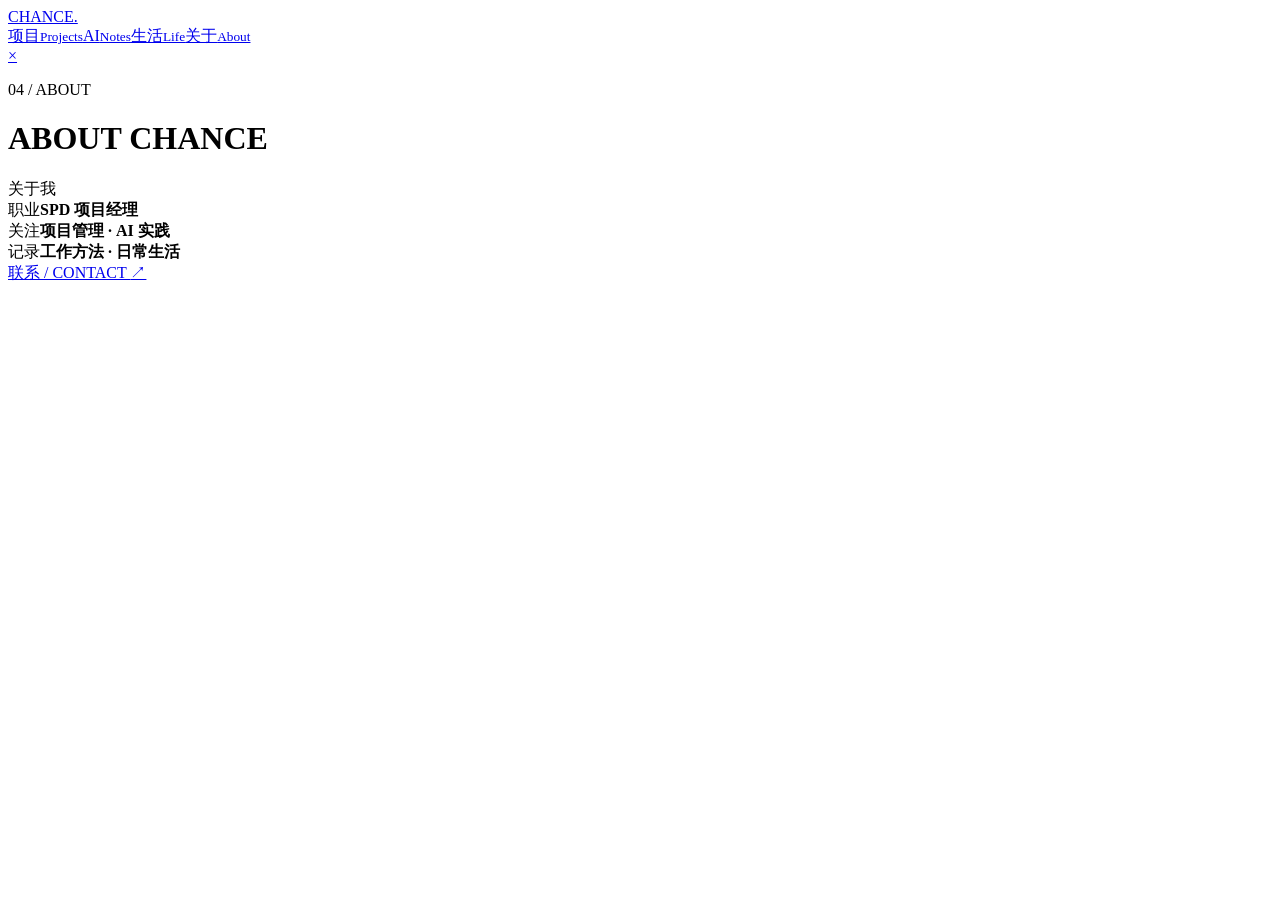
==== about.html @ e5e6e809 "sync ./about.html from test" ====
<!doctype html><html lang="zh-CN"><head><meta charset="UTF-8"><meta name="viewport" content="width=device-width,initial-scale=1"><meta name="description" content="关于 Chance。"><title>Chance · 关于（测试库）</title><link rel="stylesheet" href="./style.css?v=white-5"></head><body data-page="about"><header class="inner-header"><a class="inner-brand" href="./index.html">CHANCE.</a><nav><a href="./articles.html"><span>项目</span><small>Projects</small></a><a href="./topics.html"><span>AI</span><small>Notes</small></a><a href="./notes.html"><span>生活</span><small>Life</small></a><a href="./about.html"><span>关于</span><small>About</small></a></nav><a class="close-link" href="./index.html" aria-label="返回首页">×</a></header><main class="inner-main about-main" id="main"><header class="page-title"><p>04 / ABOUT</p><h1>ABOUT CHANCE</h1><span>关于我</span></header><div class="about-lines"><div><span>职业</span><strong>SPD 项目经理</strong></div><div><span>关注</span><strong>项目管理 · AI 实践</strong></div><div><span>记录</span><strong>工作方法 · 日常生活</strong></div></div><a class="about-contact" href="mailto:chance_work@163.com">联系 / CONTACT <span>↗</span></a></main><script src="./content.js?v=cover-1"></script><script src="./app.js?v=white-2"></script></body></html>
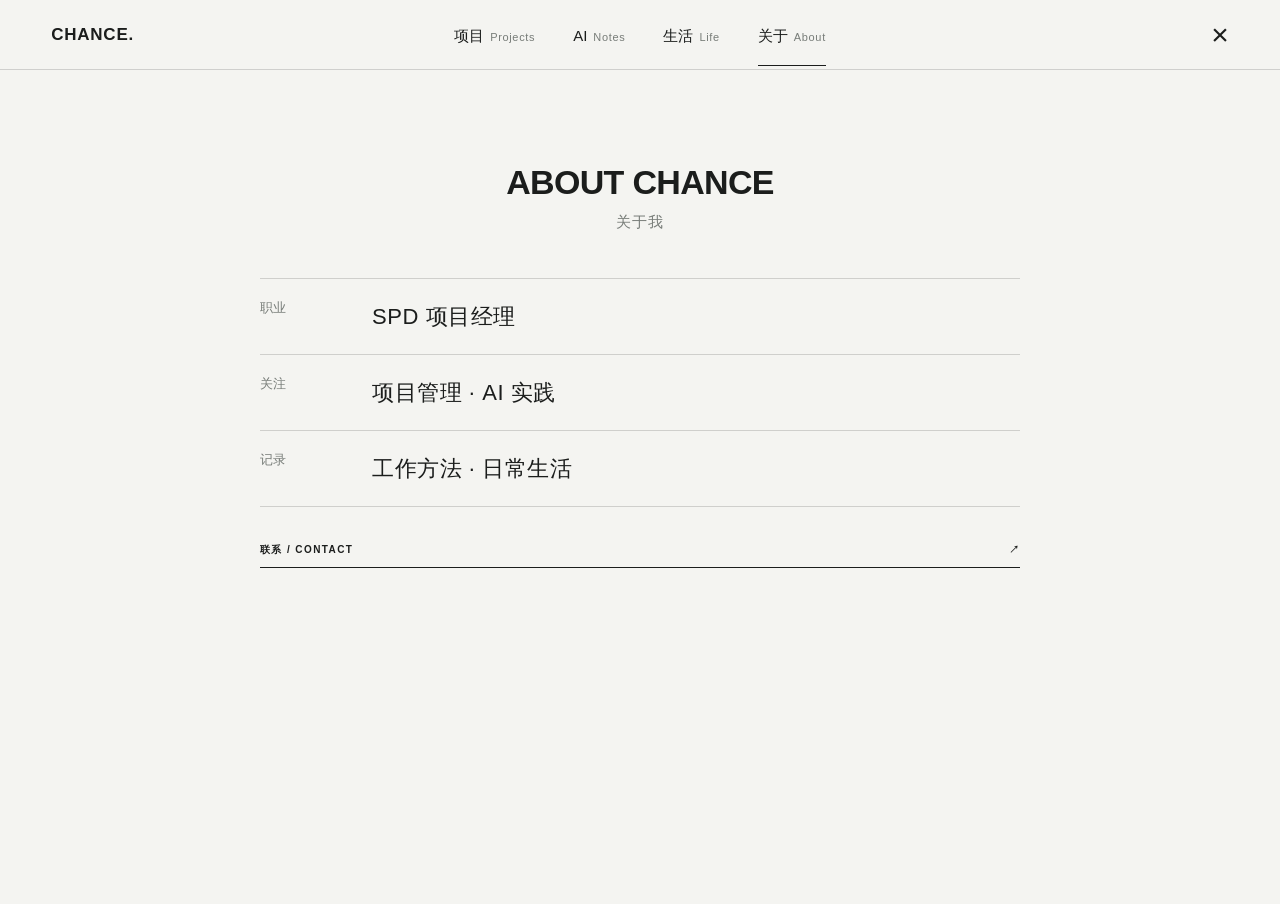
==== commit 831b12ef: "fix: 清理正式博客测试环境文案" ====
--- a/about.html
+++ b/about.html
@@ -1 +1 @@
-<!doctype html><html lang="zh-CN"><head><meta charset="UTF-8"><meta name="viewport" content="width=device-width,initial-scale=1"><meta name="description" content="关于 Chance。"><title>Chance · 关于（测试库）</title><link rel="stylesheet" href="./style.css?v=white-5"></head><body data-page="about"><header class="inner-header"><a class="inner-brand" href="./index.html">CHANCE.</a><nav><a href="./articles.html"><span>项目</span><small>Projects</small></a><a href="./topics.html"><span>AI</span><small>Notes</small></a><a href="./notes.html"><span>生活</span><small>Life</small></a><a href="./about.html"><span>关于</span><small>About</small></a></nav><a class="close-link" href="./index.html" aria-label="返回首页">×</a></header><main class="inner-main about-main" id="main"><header class="page-title"><p>04 / ABOUT</p><h1>ABOUT CHANCE</h1><span>关于我</span></header><div class="about-lines"><div><span>职业</span><strong>SPD 项目经理</strong></div><div><span>关注</span><strong>项目管理 · AI 实践</strong></div><div><span>记录</span><strong>工作方法 · 日常生活</strong></div></div><a class="about-contact" href="mailto:chance_work@163.com">联系 / CONTACT <span>↗</span></a></main><script src="./content.js?v=cover-1"></script><script src="./app.js?v=white-2"></script></body></html>
+<!doctype html><html lang="zh-CN"><head><meta charset="UTF-8"><meta name="viewport" content="width=device-width,initial-scale=1"><meta name="description" content="关于 Chance。"><title>Chance · 关于</title><link rel="stylesheet" href="./style.css?v=white-5"></head><body data-page="about"><header class="inner-header"><a class="inner-brand" href="./index.html">CHANCE.</a><nav><a href="./articles.html"><span>项目</span><small>Projects</small></a><a href="./topics.html"><span>AI</span><small>Notes</small></a><a href="./notes.html"><span>生活</span><small>Life</small></a><a href="./about.html"><span>关于</span><small>About</small></a></nav><a class="close-link" href="./index.html" aria-label="返回首页">×</a></header><main class="inner-main about-main" id="main"><header class="page-title"><p>04 / ABOUT</p><h1>ABOUT CHANCE</h1><span>关于我</span></header><div class="about-lines"><div><span>职业</span><strong>SPD 项目经理</strong></div><div><span>关注</span><strong>项目管理 · AI 实践</strong></div><div><span>记录</span><strong>工作方法 · 日常生活</strong></div></div><a class="about-contact" href="mailto:chance_work@163.com">联系 / CONTACT <span>↗</span></a></main><script src="./content.js?v=cover-1"></script><script src="./app.js?v=white-2"></script></body></html>
--- a/style.css
+++ b/style.css
@@ -0,0 +1,90 @@
+/* finesse · register=brand · graphite split + editorial journal · type=slender bilingual · motion=clock-trace + perceptible star drift · SOUL=8 SPECTACLE=4 DENSITY=2 */
+:root{--black:#1b1d1c;--deep:#282b29;--white:#f4f4f1;--pale:#e7e7e3;--grey:#777c78;--light-grey:#c2c5c1;--star-rgb:244,244,241;--dark-glow:rgba(244,244,241,.055);--line-dark:rgba(244,244,241,.19);--line-light:rgba(27,29,28,.17);--ease:cubic-bezier(.76,0,.24,1);--round:"Segoe UI Variable Text","Microsoft YaHei UI","PingFang SC","Aptos",sans-serif;--text:"Segoe UI Variable Text","Microsoft YaHei UI","PingFang SC","Segoe UI",sans-serif;--narrow:"Aptos Narrow","Segoe UI Variable Text","Microsoft YaHei UI",sans-serif;--serif:Georgia,"Songti SC",serif}
+*{box-sizing:border-box}html,body{margin:0;min-height:100%;overflow-x:clip;background:var(--white);color:var(--black)}body{font-family:var(--text);font-size:14px;font-weight:350;-webkit-font-smoothing:antialiased}body.drawer-open,body.is-loading{overflow:hidden}body::after{position:fixed;z-index:60;inset:0;pointer-events:none;opacity:.035;mix-blend-mode:soft-light;background-size:170px 170px;background-image:url("data:image/svg+xml,%3Csvg xmlns='http://www.w3.org/2000/svg'%3E%3Cfilter id='n'%3E%3CfeTurbulence type='fractalNoise' baseFrequency='.82' numOctaves='2' stitchTiles='stitchTiles'/%3E%3C/filter%3E%3Crect width='100%25' height='100%25' filter='url(%23n)'/%3E%3C/svg%3E");content:""}a{color:inherit;text-decoration:none}button{font:inherit;color:inherit}::selection{background:var(--grey);color:var(--white)}:focus-visible{outline:2px solid currentColor;outline-offset:5px}
+
+.site-loader{position:fixed;z-index:100;inset:0;display:grid;place-items:center;overflow:hidden;background:var(--black);color:var(--white);clip-path:inset(0);animation:loader-exit .65s var(--ease) 2.05s forwards}.loader-clock{position:relative;width:clamp(150px,16vw,184px);aspect-ratio:1;opacity:0;transform:scale(.86);animation:loader-clock-in .48s cubic-bezier(.16,1,.3,1) .08s forwards}.loader-clock svg{display:block;width:100%;height:100%;overflow:visible}.loader-ticks{stroke:var(--light-grey);stroke-width:.7;opacity:0;animation:loader-ticks-in .5s ease .18s forwards}.loader-clock-track,.loader-clock-progress{fill:none;stroke-width:.75}.loader-clock-track{stroke:var(--line-dark)}.loader-clock-progress{stroke:var(--white);stroke-linecap:round;stroke-dasharray:100;stroke-dashoffset:100;transform:rotate(-90deg);transform-origin:center;animation:loader-ring 1.55s cubic-bezier(.65,0,.22,1) .16s forwards}.loader-hand{stroke:var(--white);stroke-width:.8;stroke-linecap:round;transform-box:view-box;transform-origin:80px 80px;opacity:0;animation:loader-hand 1.55s cubic-bezier(.4,0,.2,1) .16s forwards}.loader-pin{fill:var(--white);opacity:0;animation:loader-pin-in .25s ease .32s forwards}.loader-clock strong{position:absolute;top:50%;left:50%;font:650 clamp(15px,1.55vw,19px)/1 var(--narrow);letter-spacing:.22em;opacity:0;transform:translate(-47%,-50%) scale(.9);animation:loader-mark .65s cubic-bezier(.16,1,.3,1) .75s forwards}.loader-skip{position:absolute;right:30px;bottom:26px;min-width:80px;min-height:44px;border:0;background:transparent;color:var(--light-grey);cursor:pointer;font:600 9px/1 var(--narrow);letter-spacing:.15em}.site-loader.is-skipped{animation:loader-skip .45s var(--ease) forwards}@keyframes loader-clock-in{to{opacity:1;transform:scale(1)}}@keyframes loader-ticks-in{to{opacity:.42}}@keyframes loader-ring{to{stroke-dashoffset:0}}@keyframes loader-hand{0%{opacity:0;transform:rotate(0)}12%{opacity:1}82%{opacity:1}100%{opacity:0;transform:rotate(450deg)}}@keyframes loader-pin-in{to{opacity:1}}@keyframes loader-mark{to{opacity:1;transform:translate(-47%,-50%) scale(1)}}@keyframes loader-exit{to{visibility:hidden;clip-path:inset(0 0 100% 0)}}@keyframes loader-skip{to{visibility:hidden;clip-path:inset(0 0 100% 0)}}
+
+.home-stage{display:grid;grid-template-columns:1fr 1fr;min-height:100dvh}.home-panel{position:relative;display:grid;grid-template-rows:auto minmax(0,1fr);min-width:0;padding:clamp(28px,3.7vw,54px);overflow:hidden}.home-panel-dark{background:radial-gradient(circle at 42% 38%,var(--dark-glow),transparent 42%),linear-gradient(145deg,var(--deep),var(--black) 64%);color:var(--white)}.home-panel-light{background:var(--white);color:var(--black)}.star-field{position:absolute;z-index:0;inset:0;width:100%;height:100%;pointer-events:none}.home-meta{position:relative;z-index:1;display:flex;justify-content:space-between;gap:18px;font:620 9px/1.3 var(--narrow);letter-spacing:.16em}.env-label{border:1px solid var(--line-dark);padding:6px 9px}.home-intro,.home-manifest{position:relative;z-index:1;display:grid;width:min(100%,520px);place-self:center;justify-items:center;margin:0;text-align:center}.home-intro h1,.home-manifest h2{min-width:0;margin:0;font:350 clamp(23px,2.25vw,33px)/1.35 var(--round);letter-spacing:-.025em;overflow-wrap:anywhere}.home-intro h1 strong,.home-manifest h2 span{font-weight:630}.home-intro>p,.home-manifest>p{margin:11px 0 25px;color:var(--light-grey);font:330 clamp(13px,1vw,15px)/1.8 var(--text);letter-spacing:.055em}.manifest-lead{display:block;margin:0 0 7px;color:var(--grey);font:350 clamp(13px,1.05vw,15px)/1.6 var(--text);letter-spacing:.09em}.home-manifest>p{color:var(--grey)}.rotating-word{display:inline-block;min-width:5.2em;transition:opacity .22s ease,transform .22s ease}.rotating-word.is-changing{opacity:0;transform:translateY(7px)}.home-action{display:inline-flex;min-width:188px;min-height:48px;align-items:center;justify-content:center;border:1px solid currentColor;background:transparent;padding:0 20px;cursor:pointer;font:650 10px/1 var(--narrow);letter-spacing:.15em;transition:background .2s ease,color .2s ease,transform .2s ease}.home-action:hover{transform:translateY(-2px)}.home-action-light:hover,.home-action-light:focus-visible{background:var(--white);color:var(--black)}.home-action-dark:hover,.home-action-dark:focus-visible{background:var(--black);color:var(--white)}
+
+.home-drawer{position:fixed;z-index:70;inset:0;overflow:auto;visibility:hidden;transition:transform .62s var(--ease),visibility 0s linear .62s}.drawer-dark{background:radial-gradient(circle at 42% 38%,var(--dark-glow),transparent 42%),linear-gradient(145deg,var(--deep),var(--black) 64%);color:var(--white);transform:translateX(-100%)}.drawer-light{background:var(--white);color:var(--black);transform:translateX(100%)}.home-drawer.is-open{visibility:visible;transform:translateX(0);transition-delay:0s}.home-drawer>.star-field{position:fixed}.drawer-close{position:fixed;z-index:2;top:clamp(22px,3vw,44px);right:clamp(22px,3vw,48px);width:44px;height:44px;border:0;background:transparent;cursor:pointer;font:300 30px/1 var(--round)}.drawer-inner{position:relative;z-index:1;width:min(1060px,calc(100% - 48px));min-height:100%;margin:auto;padding:clamp(78px,10vh,116px) 0;align-content:center}.drawer-kicker{display:block;margin:0 0 22px;color:var(--grey);font:650 9px/1 var(--narrow);letter-spacing:.17em}.drawer-dark .drawer-kicker{color:var(--light-grey)}.drawer-about{display:grid;max-width:820px}.drawer-about h2{min-width:0;margin:0;font:620 clamp(36px,5vw,64px)/1.05 var(--round);letter-spacing:-.045em;overflow-wrap:anywhere}.drawer-summary{max-width:650px;margin:27px 0 40px;color:var(--light-grey);font:330 clamp(15px,1.45vw,19px)/1.85 var(--text);letter-spacing:.025em}.about-facts{margin:0;border-top:1px solid var(--line-dark)}.about-facts div{display:grid;grid-template-columns:100px 1fr;padding:17px 0;border-bottom:1px solid var(--line-dark)}.about-facts dt{color:var(--light-grey)}.about-facts dd{margin:0;font-weight:520;letter-spacing:.025em}.drawer-link{display:flex;justify-content:space-between;margin-top:38px;padding-bottom:12px;border-bottom:1px solid currentColor;font:650 10px/1 var(--narrow);letter-spacing:.14em}.drawer-heading{display:grid;grid-template-columns:1fr 1fr;align-items:end;padding-bottom:24px}.drawer-heading h2{min-width:0;margin:0;font:520 clamp(18px,1.8vw,25px)/1.45 var(--round);letter-spacing:-.015em;overflow-wrap:anywhere}.drawer-index{border-top:1px solid var(--line-light)}.drawer-index a{display:grid;grid-template-columns:42px minmax(0,1fr) 26px;gap:18px;align-items:center;min-height:96px;border-bottom:1px solid var(--line-light);transition:padding .2s ease,background .2s ease,color .2s ease}.drawer-index a:hover,.drawer-index a:focus-visible{padding-inline:18px;background:var(--black);color:var(--white);outline-offset:-4px}.drawer-index>a>span{color:var(--grey);font:550 9px/1 var(--narrow)}.drawer-index strong{display:flex;align-items:baseline;gap:13px;min-width:0;font:570 clamp(20px,2.1vw,30px)/1.25 var(--round);letter-spacing:-.02em;overflow-wrap:anywhere}.drawer-index small{color:var(--grey);font:550 9px/1 var(--narrow);letter-spacing:.13em}.drawer-index b{font:350 16px/1 var(--round)}
+
+.inner-header{position:sticky;top:0;z-index:61;display:grid;grid-template-columns:1fr auto 1fr;align-items:center;min-height:66px;padding:0 clamp(20px,4vw,58px);background:rgba(244,244,241,.96);border-bottom:1px solid var(--line-light)}.inner-brand{font:620 17px/1 var(--round);letter-spacing:-.01em}.inner-header nav{display:flex;gap:clamp(18px,3vw,38px)}.inner-header nav a{display:flex;align-items:baseline;gap:5px;padding:23px 0 20px;border-bottom:1px solid transparent;font:520 12px/1 var(--text);white-space:nowrap}.inner-header nav small{color:var(--grey);font:450 8px/1 var(--narrow);letter-spacing:.07em}.inner-header nav a:hover,.inner-header nav a[aria-current=page]{border-color:var(--black)}.close-link{justify-self:end;font:280 30px/1 var(--round)}.inner-main{min-height:calc(100dvh - 66px);padding:clamp(48px,7vw,86px) clamp(20px,12vw,180px)}.page-title{display:grid;grid-template-columns:1fr auto;align-items:end;padding-bottom:36px}.page-title p{grid-column:1/-1;margin:0 0 14px;color:var(--grey);font:560 9px/1 var(--narrow);letter-spacing:.13em}.page-title h1{min-width:0;margin:0;font:580 clamp(34px,4.2vw,58px)/1.08 var(--round);letter-spacing:-.035em;overflow-wrap:anywhere}.page-title span{color:var(--grey);font-size:11px}.entry-list{border-top:1px solid var(--line-light)}.entry{border-bottom:1px solid var(--line-light)}.entry summary{display:grid;grid-template-columns:42px minmax(0,1fr) 28px;gap:18px;align-items:center;min-height:94px;padding:20px 0;cursor:pointer;list-style:none}.entry summary::-webkit-details-marker{display:none}.entry summary>span,.entry summary small{color:var(--grey);font:450 10px/1.5 var(--narrow);letter-spacing:.055em}.entry summary h2{min-width:0;margin:6px 0 0;font:550 clamp(18px,1.9vw,27px)/1.34 var(--round);letter-spacing:-.018em;overflow-wrap:anywhere}.entry summary b{justify-self:end;font:280 21px/1 var(--round)}.entry summary:hover h2{text-decoration:underline;text-decoration-thickness:1px;text-underline-offset:6px}.entry-content{max-width:720px;margin:0 42px;padding:4px 20px 46px;border-left:1px solid var(--line-light);font:350 15.5px/1.95 var(--text);letter-spacing:.025em}.entry-summary{margin:0 0 25px;font-size:17px;font-weight:420;line-height:1.75}.entry-body h3{margin:29px 0 11px;font:560 19px/1.5 var(--round);letter-spacing:-.01em}.entry-body p{margin:0 0 15px}.entry-body ul,.entry-body ol{padding-left:22px}.entry-body blockquote{margin:23px 0;padding-left:18px;border-left:1px solid var(--black);font-style:normal;color:var(--grey)}.entry-content code{padding:2px 5px;background:var(--pale);font:13px Consolas,monospace}.about-main{display:grid;align-content:center}.about-lines{margin-top:48px;border-top:1px solid var(--line-light)}.about-lines>div{display:grid;grid-template-columns:105px minmax(0,1fr);gap:22px;padding:22px 0;border-bottom:1px solid var(--line-light)}.about-lines span{color:var(--grey)}.about-lines strong{font:520 clamp(18px,2vw,27px)/1.4 var(--round);letter-spacing:-.015em}
+
+@media(max-width:760px){.home-stage{grid-template-columns:1fr;grid-template-rows:1fr 1fr;min-height:100svh}.home-panel{min-height:50svh;padding:22px}.home-meta{font-size:8px}.home-name{margin-bottom:25px;font-size:14px}.home-intro h1,.home-manifest h2{font-size:clamp(21px,6.7vw,28px)}.home-intro>p:last-of-type,.home-manifest>p:not(.manifest-lead){margin:7px 0 18px;font-size:12px;line-height:1.7}.manifest-lead{font-size:12px}.home-action{min-width:168px;min-height:44px;font-size:9px}.project-route{width:240px;font-size:8px}.home-foot{font-size:7px}.drawer-inner{width:calc(100% - 40px);padding:72px 0 44px}.drawer-close{top:16px;right:16px}.drawer-about h2{font-size:36px}.drawer-summary{margin:23px 0 31px;font-size:15px;line-height:1.85}.about-facts div{grid-template-columns:66px 1fr;font-size:13px}.drawer-heading{grid-template-columns:1fr;padding-bottom:19px}.drawer-heading h2{font-size:18px}.drawer-index a{grid-template-columns:28px minmax(0,1fr) 20px;gap:10px;min-height:76px}.drawer-index strong{display:block;font-size:20px}.drawer-index small{display:inline-block;margin-left:8px;font-size:7px}.inner-header{grid-template-columns:1fr auto;min-height:56px;padding:0 20px}.inner-header nav{order:3;grid-column:1/-1;justify-content:space-between;width:100%;border-top:1px solid var(--line-light)}.inner-header nav a{padding:13px 0 11px;font-size:11px}.inner-header nav small{display:none}.close-link{grid-column:2;grid-row:1}.inner-main{min-height:calc(100dvh - 100px);padding:44px 20px}.page-title{grid-template-columns:1fr;padding-bottom:29px}.page-title h1{font-size:36px}.page-title span{margin-top:12px;font-size:10px}.entry summary{grid-template-columns:26px minmax(0,1fr) 22px;gap:10px;min-height:82px;padding:17px 0}.entry summary h2{font-size:18px;line-height:1.4}.entry summary>span,.entry summary small{font-size:9px}.entry-content{margin:0 26px;padding:0 13px 36px;font-size:15px;line-height:1.9}.entry-summary{font-size:16px}.about-lines{margin-top:36px}.about-lines>div{grid-template-columns:64px minmax(0,1fr);gap:13px;padding:19px 0}.about-lines strong{font-size:18px}}
+@media(max-width:360px){.home-panel{padding:18px}.home-name{margin-bottom:18px}.home-intro h1,.home-manifest h2{font-size:21px}.home-intro>p:last-of-type,.home-manifest>p:not(.manifest-lead){font-size:11px}.project-route{width:220px}.home-foot span:last-child{display:none}.inner-header{padding:0 16px}.inner-main{padding:39px 16px}.entry summary{grid-template-columns:23px minmax(0,1fr) 19px}.entry-content{margin-left:23px}.page-title h1{font-size:33px}.loader-skip{right:16px;bottom:14px}}
+.home-foot-action{min-height:44px;margin:-12px 0;padding:0;border:0;border-bottom:1px solid transparent;background:transparent;color:inherit;cursor:pointer;font:inherit;letter-spacing:inherit;white-space:nowrap;transition:border-color .18s ease,color .18s ease}.home-foot-action:hover,.home-foot-action:focus-visible{border-color:currentColor;color:var(--black)}.inner-header nav a{font-size:13px}.page-title h1{font-size:clamp(28px,3vw,44px);font-weight:540}.entry summary h2{font-size:clamp(16px,1.5vw,22px);font-weight:480}.drawer-about h2{font-size:clamp(32px,4.2vw,52px)}.drawer-index strong{font-size:clamp(19px,1.9vw,28px);font-weight:520}
+@media(max-width:760px){.inner-header nav a{font-size:12px}.page-title h1{font-size:28px}.entry summary h2{font-size:16.5px}.drawer-about h2{font-size:34px}.drawer-index strong{font-size:19px}}
+@media(prefers-reduced-motion:reduce){.site-loader{display:none}.project-route b{animation:none;left:calc(100% - 12px)}*,*::before,*::after{animation-duration:.01ms!important;animation-iteration-count:1!important;transition-duration:.01ms!important}}
+
+/* white editorial refinement · quiet index + slender bilingual reading pages */
+.sr-only{position:absolute!important;width:1px!important;height:1px!important;padding:0!important;margin:-1px!important;overflow:hidden!important;clip:rect(0,0,0,0)!important;white-space:nowrap!important;border:0!important}
+.drawer-index-wrap{width:min(1320px,calc(100% - 80px))}.drawer-heading{display:block;padding-bottom:30px}.drawer-heading .drawer-kicker{margin:0;font-size:10px;letter-spacing:.2em}.drawer-index a{grid-template-columns:52px minmax(0,1fr) 28px;gap:22px;min-height:112px}.drawer-index>a>span{font:450 11px/1 "Bahnschrift SemiCondensed",var(--narrow);letter-spacing:.08em}.drawer-index strong{gap:18px;font-family:"Microsoft YaHei UI Light","PingFang SC",var(--round);font-size:clamp(23px,2.1vw,32px);font-weight:350;line-height:1.35;letter-spacing:.015em}.drawer-index small{font:500 10px/1 "Bahnschrift SemiCondensed",var(--narrow);letter-spacing:.17em}.drawer-index b{font-size:15px;font-weight:280}
+
+.inner-header{min-height:70px}.inner-brand{font:600 17px/1 "Bahnschrift SemiCondensed",var(--narrow);letter-spacing:.045em}.inner-header nav a{gap:6px;padding:25px 0 22px;font-family:"Microsoft YaHei UI Light","PingFang SC",var(--text);font-size:12px;font-weight:380}.inner-header nav small{font:430 8px/1 "Bahnschrift SemiCondensed",var(--narrow);letter-spacing:.06em}.inner-main{padding-top:clamp(58px,7.5vw,94px)}.page-title{display:flex;flex-direction:column;align-items:center;padding-bottom:42px;text-align:center}.page-title::after{width:30px;height:1px;margin-top:21px;background:var(--grey);opacity:.72;content:""}.page-title p{order:3;margin:10px 0 0;font:460 8px/1 "Bahnschrift SemiCondensed",var(--narrow);letter-spacing:.2em}.page-title h1{order:1;font:470 clamp(25px,2.8vw,38px)/1.1 "Bahnschrift SemiCondensed",var(--narrow);letter-spacing:.07em}.page-title>span{order:2;margin-top:10px;color:var(--grey);font:350 clamp(12px,1vw,14px)/1.5 "Microsoft YaHei UI Light","PingFang SC",var(--text);letter-spacing:.08em}.entry{scroll-margin-top:90px}.entry summary{grid-template-columns:48px minmax(0,1fr) 24px;gap:20px;min-height:100px;padding:21px 0}.entry summary>span{font:430 11px/1 "Bahnschrift SemiCondensed",var(--narrow);letter-spacing:.08em}.entry summary small{font:400 9px/1.6 "Bahnschrift SemiCondensed","Microsoft YaHei UI",var(--text);letter-spacing:.075em}.entry summary h2{margin-top:7px;font-family:"Microsoft YaHei UI Light","PingFang SC",var(--round);font-size:clamp(17px,1.45vw,22px);font-weight:350;line-height:1.55;letter-spacing:.018em}.entry-content{max-width:700px;margin-left:48px;padding:5px 20px 48px;font-family:"Microsoft YaHei UI Light","PingFang SC",var(--text);font-size:14.5px;font-weight:350;line-height:2.05;letter-spacing:.035em}.entry-summary{font-size:15.5px;font-weight:380;line-height:1.9}.entry-body h3{font-family:"Microsoft YaHei UI Light","PingFang SC",var(--round);font-size:17px;font-weight:450;line-height:1.65;letter-spacing:.025em}.about-main{align-content:start}.about-lines{width:min(760px,100%);margin:8px auto 0}.about-lines>div{grid-template-columns:90px minmax(0,1fr);padding:20px 0}.about-lines span{font-size:13px}.about-lines strong{font-family:"Microsoft YaHei UI Light","PingFang SC",var(--round);font-size:clamp(16px,1.45vw,21px);font-weight:350;letter-spacing:.025em}
+
+@media(max-width:760px){.drawer-index-wrap{width:calc(100% - 40px)}.drawer-heading{padding-bottom:18px}.drawer-heading .drawer-kicker{font-size:9px}.drawer-index a{grid-template-columns:30px minmax(0,1fr) 18px;gap:11px;min-height:82px}.drawer-index>a>span{font-size:10px}.drawer-index strong{display:flex;font-size:20px}.drawer-index small{margin-left:0;font-size:7px}.inner-header{min-height:56px}.inner-header nav a{gap:3px;font-size:11px}.inner-main{padding-top:42px}.page-title{padding-bottom:32px}.page-title h1{font-size:26px}.page-title>span{margin-top:8px;font-size:12px}.page-title p{margin-top:8px}.page-title::after{margin-top:17px}.entry{scroll-margin-top:112px}.entry summary{grid-template-columns:27px minmax(0,1fr) 20px;gap:10px;min-height:84px;padding:17px 0}.entry summary>span{font-size:10px}.entry summary h2{font-size:16px;line-height:1.55}.entry-content{margin-left:27px;padding:0 13px 38px;font-size:14px;line-height:2}.entry-summary{font-size:15px}.about-lines{margin-top:0}.about-lines>div{grid-template-columns:62px minmax(0,1fr);gap:12px;padding:18px 0}.about-lines strong{font-size:16px}}
+
+@media(max-width:360px){.drawer-index strong{font-size:18px}.inner-header nav a{font-size:10px}.inner-header nav small{font-size:7px}.page-title h1{font-size:23px}.entry summary h2{font-size:15.5px}.entry-content{font-size:13.5px}}
+
+/* journal index · OpenBlog-inspired hierarchy, rebuilt for Chance without photo assets */
+.inner-header{background:var(--white)}
+.journal-main{width:min(1160px,calc(100% - 48px));min-height:calc(100dvh - 70px);margin:auto;padding:clamp(58px,8vw,112px) 0 96px}.journal-masthead{position:relative;padding-left:50px}.journal-masthead::before{position:absolute;top:8px;left:0;width:30px;height:30px;background:repeating-linear-gradient(135deg,var(--black) 0 1px,transparent 1px 5px);content:""}.journal-kicker{display:block;color:var(--grey);font:500 9px/1 "Bahnschrift SemiCondensed",var(--narrow);letter-spacing:.19em}.journal-masthead h1{margin:12px 0 8px;font:650 clamp(34px,4.6vw,62px)/1 "Segoe UI Variable Display","Microsoft YaHei UI",var(--round);letter-spacing:-.045em}.journal-masthead p{margin:0;color:var(--grey);font:350 14px/1.8 "Microsoft YaHei UI Light",var(--text);letter-spacing:.035em}.journal-filters{display:flex;gap:32px;margin-top:48px;border-bottom:1px solid var(--line-light)}.journal-filters button{position:relative;min-height:48px;border:0;background:transparent;padding:0;cursor:pointer;font:380 13px/1 "Microsoft YaHei UI Light",var(--text);white-space:nowrap}.journal-filters button::after{position:absolute;right:0;bottom:-1px;left:0;height:1px;background:var(--black);transform:scaleX(0);transform-origin:left;transition:transform .22s ease;content:""}.journal-filters button[aria-pressed="true"]::after,.journal-filters button:hover::after{transform:scaleX(1)}.journal-filters small{margin-left:4px;color:var(--grey);font:440 8px/1 "Bahnschrift SemiCondensed",var(--narrow);letter-spacing:.05em}.journal-section{margin-top:52px}.journal-section-head{display:flex;align-items:end;justify-content:space-between;margin-bottom:18px}.journal-section-head h2{margin:0;font:420 18px/1.3 "Microsoft YaHei UI Light",var(--round);letter-spacing:.04em}.journal-section-head span{color:var(--grey);font:460 8px/1 var(--narrow);letter-spacing:.18em}.journal-grid{display:grid;grid-template-columns:repeat(12,minmax(0,1fr));gap:44px 30px}.journal-card{position:relative;grid-column:span 4;min-width:0}.journal-card-1{grid-column:span 8}.journal-card-2{grid-column:span 4}.journal-card>a{display:grid;position:relative;min-width:0}.journal-art{position:relative;display:block;aspect-ratio:4/3;overflow:hidden;background:#dfe2e1}.journal-card-1 .journal-art{aspect-ratio:16/7}.journal-art::before,.journal-art::after,.journal-art i{position:absolute;content:""}.journal-art::after{inset:0;background:linear-gradient(to top,rgba(27,29,28,.62),transparent 48%)}.journal-art-project{background-color:#c9cecc;background-image:linear-gradient(90deg,transparent 49.7%,rgba(27,29,28,.14) 50%,transparent 50.3%),linear-gradient(0deg,transparent 49.7%,rgba(27,29,28,.14) 50%,transparent 50.3%);background-size:44px 44px}.journal-art-project::before{width:62%;height:1px;top:48%;left:18%;background:var(--black);box-shadow:0 -28px 0 rgba(27,29,28,.32),0 28px 0 rgba(27,29,28,.32);transform:rotate(-8deg)}.journal-art-ai{background:radial-gradient(circle at 66% 34%,rgba(244,244,241,.98) 0 3px,transparent 4px),radial-gradient(circle at 30% 66%,rgba(244,244,241,.72) 0 2px,transparent 3px),linear-gradient(145deg,#374049,#90999d)}.journal-art-ai::before{width:54%;height:54%;top:22%;left:23%;border:1px solid rgba(244,244,241,.65);border-radius:50%;box-shadow:0 0 0 28px rgba(244,244,241,.08)}.journal-art-life{background:linear-gradient(135deg,#d9d6d0,#a8ada9)}.journal-art-life::before{width:68%;height:72%;right:-10%;bottom:-28%;border:1px solid rgba(27,29,28,.32);border-radius:50% 50% 0 0;box-shadow:-34px -22px 0 -33px var(--black),-70px -44px 0 -68px rgba(27,29,28,.5)}.journal-art i{z-index:1;right:20px;bottom:18px;width:8px;height:8px;border:1px solid rgba(244,244,241,.8);border-radius:50%;transition:transform .35s var(--ease)}.journal-card:hover .journal-art i{transform:scale(2.2)}.journal-meta{display:grid;grid-template-columns:auto auto 1fr;gap:10px;margin-top:15px;color:var(--grey);font:440 9px/1.4 "Bahnschrift SemiCondensed","Microsoft YaHei UI",var(--narrow);letter-spacing:.055em}.journal-meta b{font-weight:440}.journal-meta em{justify-self:end;font-style:normal}.journal-card strong{min-width:0;margin-top:9px;padding-right:28px;font:420 clamp(18px,1.55vw,23px)/1.5 "Microsoft YaHei UI Light","PingFang SC",var(--round);letter-spacing:.018em;overflow-wrap:anywhere}.journal-excerpt{display:-webkit-box;margin-top:7px;overflow:hidden;color:var(--grey);font:350 13px/1.8 "Microsoft YaHei UI Light",var(--text);letter-spacing:.025em;-webkit-box-orient:vertical;-webkit-line-clamp:2}.journal-arrow{position:absolute;right:0;bottom:4px;font-size:15px;transition:transform .2s ease}.journal-card:hover .journal-arrow{transform:translate(3px,-3px)}.inspiration-footer{display:grid;grid-template-columns:190px minmax(0,1fr) auto;gap:28px;width:min(1160px,calc(100% - 48px));margin:auto;padding:34px 0 48px;border-top:1px solid var(--line-light);color:var(--grey);font-size:11px;line-height:1.75}.inspiration-footer p{margin:0;color:var(--black);font:500 9px/1.5 var(--narrow);letter-spacing:.16em}.inspiration-footer>span{max-width:560px}.inspiration-footer nav{display:flex;gap:20px}.inspiration-footer a{color:var(--black);white-space:nowrap}.inspiration-footer a:hover{text-decoration:underline;text-underline-offset:5px}
+
+@media(max-width:760px){.journal-main{width:calc(100% - 40px);min-height:calc(100dvh - 100px);padding:48px 0 70px}.journal-masthead{padding-left:38px}.journal-masthead::before{top:5px;width:24px;height:24px}.journal-masthead h1{font-size:34px}.journal-masthead p{font-size:12.5px}.journal-filters{gap:0;justify-content:space-between;margin-top:34px}.journal-filters button{font-size:12px}.journal-filters small{display:none}.journal-section{margin-top:38px}.journal-grid{grid-template-columns:1fr;gap:38px}.journal-card,.journal-card-1,.journal-card-2{grid-column:auto}.journal-card-1 .journal-art,.journal-art{aspect-ratio:16/10}.journal-meta{font-size:8.5px}.journal-card strong{font-size:18px}.journal-excerpt{font-size:12.5px}.inspiration-footer{grid-template-columns:1fr;width:calc(100% - 40px);gap:13px;padding:27px 0 36px}.inspiration-footer nav{display:grid;gap:7px}}
+
+@media(max-width:360px){.journal-main{width:calc(100% - 32px)}.journal-masthead h1{font-size:30px}.journal-section-head span{display:none}.journal-card strong{font-size:17px}.inspiration-footer{width:calc(100% - 32px)}}
+
+/* journal comfort pass · one title, one category rail, metadata held by the image */
+body[data-page="journal"]{background:#f8f9f8;color:#202220}.journal-topbar{display:flex;align-items:center;justify-content:space-between;width:min(1160px,calc(100% - 48px));min-height:82px;margin:auto}.journal-topbar a{font:440 13px/1 "Microsoft YaHei UI Light",var(--text);letter-spacing:.02em}.journal-topbar small{margin-left:4px;color:var(--grey);font:430 8px/1 "Bahnschrift SemiCondensed",var(--narrow);letter-spacing:.07em}.journal-topbar a:hover{text-decoration:underline;text-underline-offset:6px}.journal-main{min-height:calc(100dvh - 82px);padding:58px 0 92px}.journal-masthead{padding-left:54px}.journal-masthead::before{top:6px;width:32px;height:32px;opacity:.62}.journal-masthead h1{margin:0;font-size:clamp(36px,4vw,54px);font-weight:610;letter-spacing:-.04em}.journal-masthead p{margin-top:12px;font-size:13.5px;line-height:1.9}.journal-filters{margin-top:44px}.journal-section{margin-top:54px}.journal-art-project{background-color:#d8dddb}.journal-art-life{background:linear-gradient(135deg,#e4e1dc,#b8bdb9)}.journal-art-ai{background:radial-gradient(circle at 66% 34%,rgba(248,249,248,.98) 0 3px,transparent 4px),radial-gradient(circle at 30% 66%,rgba(248,249,248,.72) 0 2px,transparent 3px),linear-gradient(145deg,#4a555d,#9ca5a8)}.journal-meta{position:absolute;z-index:2;right:0;bottom:0;left:0;display:grid;grid-template-columns:auto auto 1fr;gap:10px;margin:0;padding:54px 18px 16px;background:linear-gradient(to top,rgba(27,29,28,.66),transparent);color:rgba(255,255,255,.92);font-size:9px}.journal-meta em{color:inherit}.journal-card strong{margin-top:15px;font-weight:390}.journal-excerpt{margin-top:6px;line-height:1.85}.inspiration-footer{color:#747a76}
+
+@media(max-width:760px){.journal-topbar{width:calc(100% - 40px);min-height:58px}.journal-topbar a{font-size:11px}.journal-main{min-height:calc(100dvh - 58px);padding:42px 0 68px}.journal-masthead{padding-left:38px}.journal-masthead::before{top:3px;width:24px;height:24px}.journal-masthead h1{font-size:32px}.journal-masthead p{margin-top:9px;font-size:12px}.journal-filters{margin-top:32px}.journal-section{margin-top:40px}.journal-meta{padding:44px 12px 12px;font-size:8px}.journal-card strong{margin-top:12px;font-size:17.5px}.journal-excerpt{line-height:1.75}}
+
+@media(max-width:360px){.journal-topbar{width:calc(100% - 32px)}.journal-masthead h1{font-size:29px}.journal-card strong{font-size:16.5px}}
+
+/* journal scale pass · stronger hierarchy and clearer contrast */
+.journal-topbar{min-height:96px}.journal-topbar a{font-size:18px;font-weight:620;letter-spacing:-.01em}.journal-topbar small{margin-left:7px;font-size:9px;font-weight:500}.journal-main{min-height:calc(100dvh - 96px);padding-top:62px}.journal-masthead{padding-left:62px}.journal-masthead::before{top:9px;width:36px;height:36px;opacity:.74}.journal-masthead h1{font-size:clamp(44px,4.8vw,68px);font-weight:700;letter-spacing:-.052em}.journal-masthead p{margin-top:14px;color:#626864;font-size:16px;font-weight:370}.journal-filters{gap:38px;margin-top:52px}.journal-filters button{min-height:58px;font-size:16px;font-weight:500}.journal-filters small{margin-left:6px;font-size:9px;font-weight:500}.journal-section{margin-top:64px}.journal-grid{gap:56px 34px}.journal-meta{gap:12px;padding:62px 20px 18px;font-size:10.5px;font-weight:620}.journal-meta b{font-weight:620}.journal-card strong{margin-top:17px;font-size:clamp(21px,1.8vw,27px);font-weight:600;line-height:1.4;letter-spacing:-.01em}.journal-card-1 strong{font-size:clamp(25px,2.2vw,32px)}.journal-excerpt{margin-top:8px;color:#666c68;font-size:14.5px;font-weight:370;line-height:1.8}.journal-arrow{font-size:17px}
+
+@media(max-width:760px){.journal-topbar{min-height:68px}.journal-topbar a{font-size:14px}.journal-topbar small{font-size:8px}.journal-main{min-height:calc(100dvh - 68px);padding-top:48px}.journal-masthead{padding-left:44px}.journal-masthead::before{top:5px;width:28px;height:28px}.journal-masthead h1{font-size:38px}.journal-masthead p{margin-top:11px;font-size:13.5px;line-height:1.8}.journal-filters{margin-top:38px}.journal-filters button{min-height:52px;font-size:14px}.journal-section{margin-top:48px}.journal-grid{gap:46px}.journal-meta{padding:50px 14px 13px;font-size:9px}.journal-card strong,.journal-card-1 strong{margin-top:14px;font-size:21px;line-height:1.42}.journal-excerpt{font-size:13.5px;line-height:1.75}.journal-arrow{font-size:16px}}
+
+@media(max-width:360px){.journal-masthead h1{font-size:34px}.journal-filters button{font-size:13px}.journal-card strong,.journal-card-1 strong{font-size:19px}.journal-excerpt{font-size:13px}}
+.journal-topbar a{font-family:var(--text)}.journal-topbar small,.journal-filters small{font-family:var(--text);font-size:11px;letter-spacing:0}.journal-filters button{font-family:var(--text);font-size:18px}.journal-meta{font-family:var(--text);font-size:14px;line-height:1.5;letter-spacing:0}.journal-meta time{font-weight:650}.journal-meta b,.journal-meta em{font-weight:450}.journal-excerpt{padding-right:24px}
+@media(max-width:760px){.journal-topbar small{font-size:10px}.journal-filters button{font-size:15px}.journal-meta{font-size:12px;gap:8px}}
+
+/* Shared reading layout: compact index rhythm, generous article measure. */
+.journal-main{padding-top:24px}.journal-masthead h1{font-size:clamp(40px,4.3vw,60px);letter-spacing:-.035em}.journal-filters{margin-top:28px}.journal-section{margin-top:38px}.journal-card-1 .journal-art,.journal-card-2 .journal-art{height:300px;aspect-ratio:auto}
+body[data-page="post"]{background:#f8f9f8}.post-main{width:min(1160px,calc(100% - 48px));margin:0 auto}.post-heading{max-width:1000px;margin:36px auto 60px;text-align:center}.post-meta,.post-byline{display:flex;gap:12px;justify-content:center;flex-wrap:wrap;color:#686f6a;font:400 14px/1.6 var(--text)}.post-heading h1{margin:20px 0 22px;font:650 clamp(30px,3.2vw,46px)/1.4 var(--text);letter-spacing:-.025em;overflow-wrap:anywhere}.post-layout{display:grid;grid-template-columns:220px minmax(0,1fr);gap:64px;align-items:start;border-top:1px solid var(--line-light);padding-top:44px}.post-layout[hidden]{display:none}.post-sidebar{position:sticky;top:32px;max-height:calc(100dvh - 64px);overflow-y:auto}.post-toc summary{font:650 20px/1.5 var(--text);cursor:pointer;list-style:none}.post-toc summary small{margin-left:6px;font-size:12px;font-weight:400;color:#747a76}.post-toc nav{display:grid;gap:8px;margin-top:22px}.post-toc a{display:block;padding:10px 14px;border-radius:8px;background:#ecefec;color:#4d5650;font:450 14px/1.55 var(--text);overflow-wrap:anywhere}.post-toc a:hover{background:#dfe5e0}.post-toc a[aria-current]{background:#303c35;color:#fff}.post-body{min-width:0;max-width:760px;color:#38413b;font:400 17px/1.95 var(--text);letter-spacing:.01em}.post-body p{margin:0 0 24px}.post-body .post-lead{font-weight:550;font-size:19px;line-height:1.85;color:#242a26;margin-bottom:36px}.post-body h2,.post-body h3,.post-body h4{font:630 27px/1.5 var(--text);letter-spacing:-.02em;color:#202820;margin:44px 0 20px}.post-body h3:first-child{margin-top:0}.post-body [id]{scroll-margin-top:28px}.post-body ul,.post-body ol{padding-left:26px;margin:24px 0}.post-body li{margin:8px 0}.post-body blockquote{margin:30px 0;padding:14px 22px;border-left:3px solid #9ba89e;background:#eef1ee}.post-body code{font:14px/1.6 Consolas,monospace;background:#e9ede9;padding:3px 6px;overflow-wrap:anywhere}.post-bottom{display:flex;justify-content:space-between;gap:24px;border-top:1px solid var(--line-light);padding:28px 0;margin:68px 0 36px;font-size:14px}.post-bottom a:hover{text-decoration:underline}.archive-entry{border-bottom:1px solid var(--line-light)}.archive-entry a{display:block;position:relative;padding:28px 36px 28px 0}.archive-entry small{font:400 13px/1.6 var(--text);color:#68716b}.archive-entry h2{font:600 24px/1.55 var(--text);margin:10px 0;color:#242a26}.archive-entry p{font:400 15px/1.8 var(--text);color:#68716b;margin:0;max-width:760px}.archive-entry a>span{position:absolute;right:0;top:50%;font-size:20px}.archive-entry a:hover h2{text-decoration:underline;text-underline-offset:5px}.inner-main .page-title p{display:none}.inner-main .page-title::after{display:none}.inner-main .page-title{padding-bottom:36px}.inner-main .page-title h1{font-family:var(--text);font-size:34px;font-weight:650;letter-spacing:-.02em}.inner-main .page-title>span{font-size:15px}.inner-header nav a{font-size:15px}.inner-header nav small{font:400 11px/1 var(--text)}.about-lines strong{font:500 22px/1.6 var(--text)}
+@media(max-width:760px){.journal-main{padding-top:22px}.journal-masthead h1{font-size:36px}.journal-filters{margin-top:24px}.journal-section{margin-top:28px}.journal-card-1 .journal-art,.journal-card-2 .journal-art{height:auto;aspect-ratio:16/10}.post-main{width:calc(100% - 40px)}.post-heading{margin:24px 0 32px}.post-heading h1{font-size:28px;line-height:1.45;margin:14px 0 18px}.post-meta,.post-byline{font-size:12px}.post-layout{grid-template-columns:minmax(0,1fr);gap:28px;padding-top:24px}.post-sidebar{position:static;max-height:none;overflow:visible}.post-toc{padding:16px;background:#eef1ee;border-radius:8px}.post-toc summary{font-size:17px;list-style:revert}.post-toc nav{margin-top:14px}.post-body{font-size:16px;line-height:1.95}.post-body .post-lead{font-size:17px}.post-body h2,.post-body h3{font-size:23px;margin-top:32px}.post-bottom{margin-top:42px;font-size:13px}.archive-entry h2{font-size:20px}.archive-entry p{font-size:14px}.inner-main .page-title h1{font-size:28px}.inner-header nav a{font-size:13px}.about-lines strong{font-size:18px}}
+@media(prefers-reduced-motion:no-preference){html{scroll-behavior:smooth}}
+
+/* Test-site contact entry shared by the home drawer and ABOUT page. */
+.about-contact{display:flex;justify-content:space-between;width:min(760px,100%);margin:38px auto 0;padding-bottom:12px;border-bottom:1px solid currentColor;font:650 10px/1 var(--narrow);letter-spacing:.14em}.about-contact:hover,.about-contact:focus-visible{text-decoration:underline;text-underline-offset:5px}
+
+/* unified light surfaces + cross-page motion */
+@view-transition{navigation:auto}
+body[data-page="journal"],body[data-page="articles"],body[data-page="topics"],body[data-page="notes"],body[data-page="about"],body[data-page="post"]{background:var(--white);color:var(--black)}
+.journal-topbar,.inner-header{background:var(--white)}
+.journal-filters :is(button,a){position:relative;display:flex;align-items:center;min-height:58px;border:0;background:transparent;padding:0;cursor:pointer;font:500 18px/1 var(--text);white-space:nowrap}
+.journal-filters :is(button,a)::after{position:absolute;right:0;bottom:-1px;left:0;height:1px;background:var(--black);transform:scaleX(0);transform-origin:left;transition:transform .24s ease;content:""}
+.journal-filters :is(button,a):hover::after,.journal-filters :is(button,a)[aria-current="page"]::after,.journal-filters button[aria-pressed="true"]::after{transform:scaleX(1)}
+.category-main{padding-top:42px}.category-main .journal-masthead h1{text-transform:none}.category-main .journal-section{margin-top:46px}.category-journal-grid.is-refreshing .journal-card{animation:grid-card-in .55s cubic-bezier(.16,1,.3,1) both}.category-journal-grid.is-refreshing .journal-card:nth-child(2){animation-delay:.05s}.category-journal-grid.is-refreshing .journal-card:nth-child(3){animation-delay:.1s}.category-journal-grid.is-refreshing .journal-card:nth-child(4){animation-delay:.15s}
+.journal-grid.is-refreshing:not(.category-journal-grid) .journal-card{animation:grid-card-in .5s cubic-bezier(.16,1,.3,1) both}
+@keyframes grid-card-in{from{opacity:0;transform:translateY(18px)}to{opacity:1;transform:none}}
+@keyframes page-slide-in{from{opacity:0;transform:translateX(26px)}to{opacity:1;transform:none}}
+@keyframes page-slide-out{to{opacity:0;transform:translateX(-18px)}}
+::view-transition-old(root){animation:.24s ease both page-slide-out}::view-transition-new(root){animation:.46s cubic-bezier(.16,1,.3,1) both page-slide-in}
+body:not([data-page="home"])>header,body:not([data-page="home"])>main,body:not([data-page="home"])>footer{animation:.5s cubic-bezier(.16,1,.3,1) both page-slide-in}body:not([data-page="home"])>main{animation-delay:.05s}body:not([data-page="home"])>footer{animation-delay:.1s}
+
+@media(max-width:760px){.journal-filters :is(button,a){min-height:52px;font-size:14px}.category-main{padding-top:34px}.category-main .journal-section{margin-top:34px}}
+@media(prefers-reduced-motion:reduce){::view-transition-old(root),::view-transition-new(root),body:not([data-page="home"])>header,body:not([data-page="home"])>main,body:not([data-page="home"])>footer,.journal-grid.is-refreshing .journal-card{animation:none!important}}}
+
+/* 文章封面图（content.js 里给 item.cover 赋值后启用） */
+.journal-art-cover{background:#1f2422}
+.journal-art-cover::before{display:none}
+.journal-cover{position:absolute;inset:0;width:100%;height:100%;object-fit:cover;z-index:0}
+/* markdown 正文里的图片：严格 max-width 100%，缩放到容器宽度，绝不溢出 */
+/* 兜底：所有正文容器内的 <img> 默认走容器宽度，防止忘记写 class 时再次溢出 */
+.post-body img{max-width:100%;width:auto;height:auto;display:block;margin:1.6rem auto;border-radius:6px;box-shadow:0 6px 22px -10px rgba(27,29,28,.32);background:#eef0ec}
+.post-image{max-width:100%;height:auto;display:block;margin:1.4rem auto;border-radius:6px;box-shadow:0 6px 22px -10px rgba(27,29,28,.32)}
+/* 单图过宽时（比如 markdown 里手写了 width）允许点击放大，避免粗暴裁切 */
+.post-body a.image-zoom{cursor:zoom-in;display:block;text-align:center}
+.post-body a.image-zoom img{margin:1.6rem auto}
